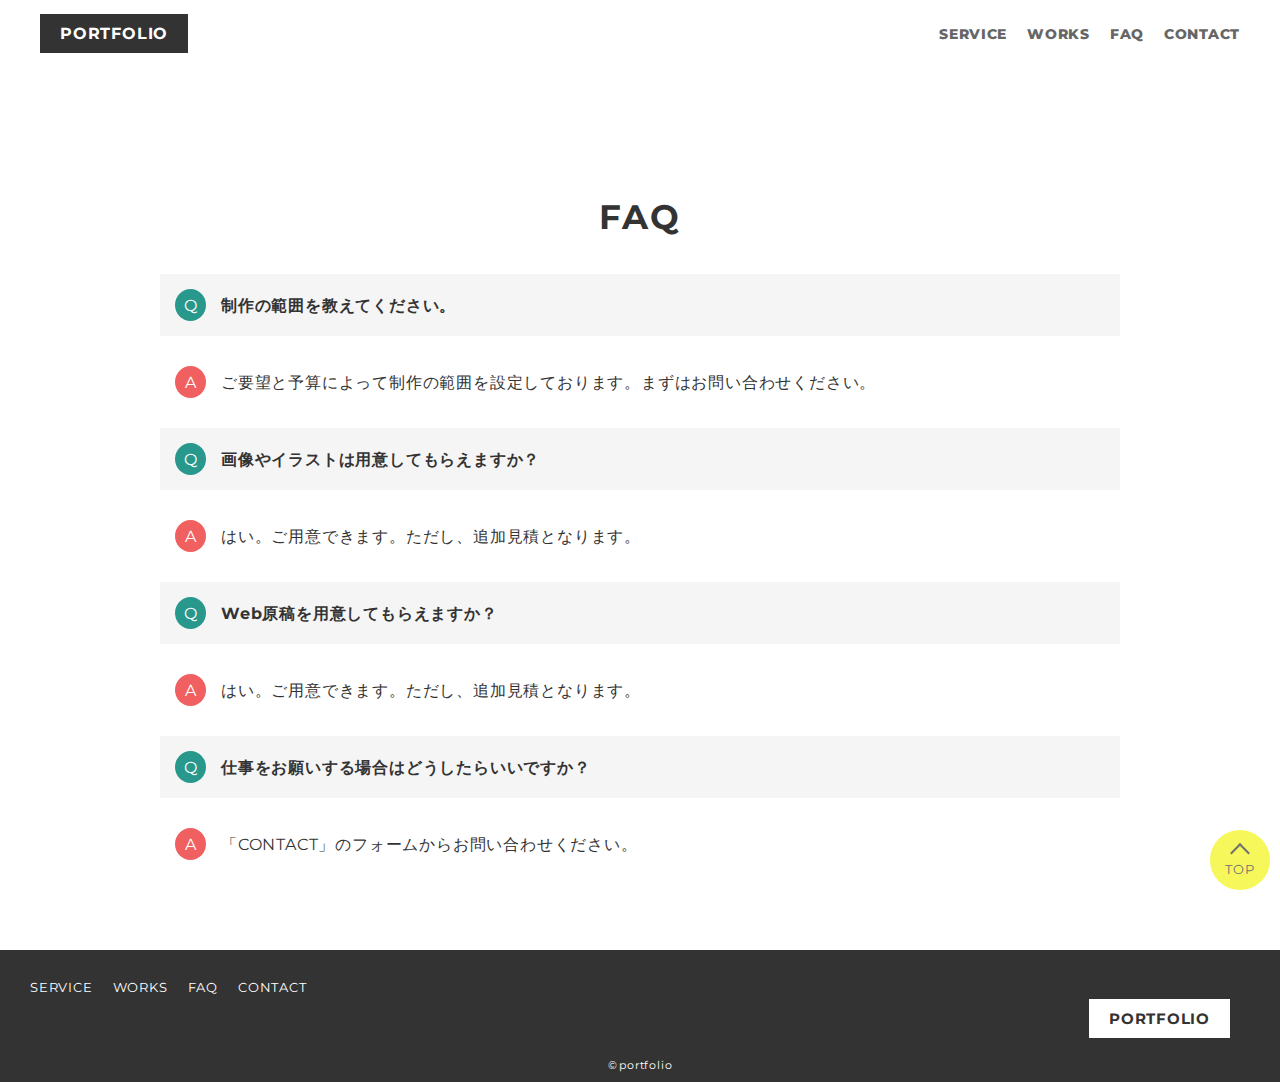
==== faq.html @ 5f7049e3 "FAQページ追加" ====
<!DOCTYPE html>
<html>
<head>
  <meta charset="utf-8">
  <meta name="viewport" content="width=device-width,initial-scale=1">
  <meta name="description" content="DEVMILKのポートフォリオです" />
  <title>サンプルポートフォリオ</title>
  <link rel="preconnect" href="https://fonts.gstatic.com">
  <link href="https://fonts.googleapis.com/css2?family=Montserrat:wght@400;700&display=swap" rel="stylesheet">
  <link href="https://fonts.googleapis.com/css?family=Material+Icons+Outlined" rel="stylesheet">
  <link href="css/ress.css" media="all" rel="stylesheet" type="text/css" />
  <link href="css/style.css" media="all" rel="stylesheet" type="text/css" />

  <link rel="shortcut icon" href="img/favicon.ico" type="image/x-icon" />
  <link rel="apple-touch-icon" href="img/favicon.ico" />
  <link rel="icon" href="img/favicon.ico" type="image/png" />
</head>

<body>
  <div class="wrapper">

    <!-- Header -->
    <header class="header ">
      <div class="container">
        <p class="header-logo">
          <a href="index.html">PORTFOLIO</a>
        </p>
          <nav>
          <ul class="nav-list">
            <li class="nav-item"><a href="index.html">SERVICE</a></li>
            <li class="nav-item"><a href="index.html">WORKS</a></li>
            <li class="nav-item"><a href="faq.html">FAQ</a></li>
            <li class="nav-item"><a href="index.html">CONTACT</a></li>
          </ul>
        </nav>
      </div>
    </header>


    <!-- Main -->
    <main class="content">
    <!-- FAQ -->
       <section class="section" id="faq">
        <div class="container">
          <h2 class="title">FAQ</h2>
          <dl class="faq-Box">

            <div class="faq-list">
              <dt>
                  <p>制作の範囲を教えてください。</p>
              </dt>
              <dd>
                  <p>ご要望と予算によって制作の範囲を設定しております。まずはお問い合わせください。</p>
              </dd>
          </div>

            <div class="faq-list">
                <dt>
                    <p>画像やイラストは用意してもらえますか？</p>
                </dt>
                <dd>
                    <p>はい。ご用意できます。ただし、追加見積となります。</p>
                </dd>
            </div>

            <div class="faq-list">
                <dt>
                    <p>Web原稿を用意してもらえますか？</p>
                </dt>
                <dd>
                  <p>はい。ご用意できます。ただし、追加見積となります。</p>
                </dd>
            </div>

            <div class="faq-list">
              <dt>
                  <p>仕事をお願いする場合はどうしたらいいですか？</p>
              </dt>
              <dd>
                <p>「CONTACT」のフォームからお問い合わせください。</p>
              </dd>
          </div>
        </dl>

          </div>
          </section>


    </main>
    <a href="#top" class="gotop">TOP</a>

    <!-- footer -->
    <footer>
      <div class="container">
          <div class="footer-list">
            <div>
            <ul>
              <li><a href="index.html#service">SERVICE</a></li>
              <li><a href="index.html#works">WORKS</a></li>
              <li><a href="faq.html">FAQ</a></li>
              <li><a href="index.html#contact">CONTACT</a></li>
            </ul>
            </div>
            <div class="footer-logo">
              <a href="index.html">PORTFOLIO</a>
          </div>
          </div>      
      </div>
      <p class="copyright">&copy;&thinsp;portfolio</p>
    </footer>

  </div>
</body>
</html>
---- css/ress.css ----
@charset "UTF-8";

/*!
 * ress.css • v3.0.1
 * MIT License
 * github.com/filipelinhares/ress
 */

/* # =================================================================
   # Global selectors
   # ================================================================= */

html {
  box-sizing: border-box;
  word-break: normal;
  -moz-tab-size: 4;
  tab-size: 4;

  -webkit-text-size-adjust: 100%; /* Prevent adjustments of font size after orientation changes in iOS */
}

*,
::before,
::after {
  box-sizing: inherit;
  background-repeat: no-repeat; /* Set `background-repeat: no-repeat` to all elements and pseudo elements */
}

::before,
::after {
  vertical-align: inherit;
  text-decoration: inherit; /* Inherit text-decoration and vertical align to ::before and ::after pseudo elements */
}

* {
  margin: 0;
  padding: 0; /* Reset `padding` and `margin` of all elements */
}

/* # =================================================================
   # General elements
   # ================================================================= */

hr {
  overflow: visible; /* Show the overflow in Edge and IE */
  height: 0; /* Add the correct box sizing in Firefox */
}

details,
main {
  display: block; /* Render the `main` element consistently in IE. */
}

summary {
  display: list-item; /* Add the correct display in all browsers */
}

small {
  font-size: 80%; /* Set font-size to 80% in `small` elements */
}

[hidden] {
  display: none; /* Add the correct display in IE */
}

abbr[title] {
  /* Add the correct text decoration in Chrome, Edge, IE, Opera, and Safari */
  text-decoration: underline;
  text-decoration: underline dotted;
  border-bottom: none; /* Remove the bottom border in Chrome 57 */
}

a {
  background-color: transparent; /* Remove the gray background on active links in IE 10 */
}

a:active,
a:hover {
  outline-width: 0; /* Remove the outline when hovering in all browsers */
}

code,
kbd,
pre,
samp {
  font-family: monospace, monospace; /* Specify the font family of code elements */
}

pre {
  font-size: 1em; /* Correct the odd `em` font sizing in all browsers */
}

b,
strong {
  font-weight: bolder; /* Add the correct font weight in Chrome, Edge, and Safari */
}

/* https://gist.github.com/unruthless/413930 */
sub,
sup {
  position: relative;
  font-size: 75%;
  line-height: 0;
  vertical-align: baseline;
}

sub {
  bottom: -.25em;
}

sup {
  top: -.5em;
}

/* # =================================================================
   # Forms
   # ================================================================= */

input {
  border-radius: 0;
}

/* Replace pointer cursor in disabled elements */
[disabled] {
  cursor: default;
}

[type="number"]::-webkit-container-spin-button,
[type="number"]::-webkit-outer-spin-button {
  height: auto; /* Correct the cursor style of increment and decrement buttons in Chrome */
}

[type="search"] {
  outline-offset: -2px; /* Correct the outline style in Safari */

  -webkit-appearance: textfield; /* Correct the odd appearance in Chrome and Safari */
}

[type="search"]::-webkit-search-decoration {
  -webkit-appearance: none; /* Remove the container padding in Chrome and Safari on macOS */
}

textarea {
  overflow: auto; /* Internet Explorer 11+ */
  resize: vertical; /* Specify textarea resizability */
}

button,
input,
optgroup,
select,
textarea {
  font: inherit; /* Specify font inheritance of form elements */
}

optgroup {
  font-weight: bold; /* Restore the font weight unset by the previous rule */
}

button {
  overflow: visible; /* Address `overflow` set to `hidden` in IE 8/9/10/11 */
}

button,
select {
  text-transform: none; /* Firefox 40+, Internet Explorer 11- */
}

/* Apply cursor pointer to button elements */
button,
[type="button"],
[type="reset"],
[type="submit"],
[role="button"] {
  cursor: pointer;
  color: inherit;
}

/* Remove container padding and border in Firefox 4+ */
button::-moz-focus-container,
[type="button"]::-moz-focus-container,
[type="reset"]::-moz-focus-container,
[type="submit"]::-moz-focus-container {
  padding: 0;
  border-style: none;
}

/* Replace focus style removed in the border reset above */
button:-moz-focusring,
[type="button"]::-moz-focus-container,
[type="reset"]::-moz-focus-container,
[type="submit"]::-moz-focus-container {
  outline: 1px dotted ButtonText;
}

button,
html [type="button"],
/* Prevent a WebKit bug where (2) destroys native `audio` and `video`controls in Android 4 */
[type="reset"],
[type="submit"] {
  -webkit-appearance: button; /* Correct the inability to style clickable types in iOS */
}

/* Remove the default button styling in all browsers */
button,
input,
select,
textarea {
  border-style: none;
  background-color: transparent;
}

/* Style select like a standard input */
select {
  -webkit-appearance: none; /* Chrome 41+ */
  -moz-appearance: none; /* Firefox 36+ */
}

select::-ms-expand {
  display: none; /* Internet Explorer 11+ */
}

select::-ms-value {
  color: currentColor; /* Internet Explorer 11+ */
}

legend {
  display: table; /* Correct the text wrapping in Edge and IE */
  max-width: 100%; /* Correct the text wrapping in Edge and IE */
  max-width: 100%; /* Correct the text wrapping in Edge 18- and IE */
  white-space: normal; /* Correct the text wrapping in Edge and IE */
  color: inherit; /* Correct the color inheritance from `fieldset` elements in IE */
  border: 0; /* Correct `color` not being inherited in IE 8/9/10/11 */
}

::-webkit-file-upload-button {
  font: inherit; /* Change font properties to `inherit` in Chrome and Safari */
  color: inherit;
  /* Correct the inability to style clickable types in iOS and Safari */

  -webkit-appearance: button;
}

/* # =================================================================
   # Specify media element style
   # ================================================================= */

img {
  border-style: none; /* Remove border when inside `a` element in IE 8/9/10 */
}

/* Add the correct vertical alignment in Chrome, Firefox, and Opera */
progress {
  vertical-align: baseline;
}

/* # =================================================================
   # Accessibility
   # ================================================================= */

/* Hide content from screens but not screenreaders */
@media screen {
  [hidden~="screen"] {
    display: inherit;
  }
  [hidden~="screen"]:not(:active):not(:focus):not(:target) {
    position: absolute !important;
    clip: rect(0 0 0 0) !important;
  }
}

/* Specify the progress cursor of updating elements */
[aria-busy="true"] {
  cursor: progress;
}

/* Specify the pointer cursor of trigger elements */
[aria-controls] {
  cursor: pointer;
}

/* Specify the unstyled cursor of disabled, not-editable, or otherwise inoperable elements */
[aria-disabled] {
  cursor: default;
}
---- css/style.css ----
@charset "UTF-8";

body {
  font-family: "Montserrat","Helvetica Neue",Arial,"Hiragino Kaku Gothic ProN","Hiragino Sans",Meiryo,sans-serif;
  font-size: 16px;
  letter-spacing: .05em;
  color: #333;
}

a {
  transition: opacity .3s;
  text-decoration: none;
  color: #28988C;
}

img {
  max-width: 100%;
  height: auto;
  vertical-align: bottom;
  border-style: none;
}

/*--------------------------------
 Common
---------------------------------*/
.wrapper {
  padding-top: 70px;
}

.container {
  max-width: 1340px;
  margin: 0 auto;
  padding: 0 40px;
}

.section {
  padding: 90px 0  60px;
}

.title {
  font-size: 34px;
  font-weight: bold;
  line-height: 1;
  margin-bottom: 40px;
  padding-top: 40px;
  text-align: center;
  letter-spacing: .05em;
  color: #333;
}

/*--------------------------------
Header
---------------------------------*/
.header {
  position: fixed;
  top: 0;
  z-index: 1;
  width: 100%;
  background-color: #fff;
}

.header .container {
  display: flex;
  align-items: center;
  justify-content: space-between;
  padding: 20px 40px;
}

.header-logo {
  font-size: 1em;
  font-weight: bold;
  line-height: 1.2;
  margin-right: 20px;
  letter-spacing: .05em;
}

.header-logo a {
  background-color: #333;
  color: #fff;
  padding: 10px 20px;
}

.header-logo a:hover {
  opacity: 0.9;
}

/*--------------------------------
Navigation
---------------------------------*/
.nav-list {
  display: flex;
  justify-content: space-between;
  list-style: none;
}

.nav-item:not(:last-child) {
  margin-right: 20px;
}

.nav-item a {
  position: relative;
  font-size: 0.9em;
  font-weight: 800;
  display: inline-block;
  padding: 5px 0;
  transition: .3s;
  letter-spacing: .05em;
  color: #666;
}

.nav-item a:hover {
  color: #28988C;
  font-weight: 900;
}

/*--------------------------------
 Profile
---------------------------------*/
.profile-container {
  display: flex;
  align-items: center;
  justify-content: center;
  height: 100vh;
  text-align: center;
  background-color: #28988C;
}

.profile {
  display: flex;
  flex-wrap: wrap;
  max-width: 800px;
  margin: 0 auto;
}

.profile-body {
  text-align: center;
}

.profile-img {
  width: 40%;
  margin-right: 16px;
  margin-top: -16px;
  border-radius: 50%;
}

.profile-inner {
  display: inline-block;
  text-align: left;
  margin-top: 1rem;
  padding-top: 1rem;
  font-size: 1em;
  font-weight: 600;
  line-height: 1.8;
  color: #FFF;
}

/* スクロール */
.scroll{
  width: 100%;
  bottom: 0;
  color: #fff;
  }

.scroll a {
    position: relative;
    display: inline-block;
    font-size: 20px;
    font-weight: bold;
    color: #fff;
    text-decoration: none;
    padding: 10px 0 50px;
    
  }

/* スクロール矢印 */
.scroll a:before{
      content: "";
      position: absolute;
      width: 10px;
      height: 10px;
      left: 0;
      right: 0;
      bottom: 25px;
      margin: 0 auto;
      border-bottom: 2px solid #d4d3d3;
      border-right: 2px solid #d4d3d3;
      transform: rotate(45deg);
      animation: move 2s infinite;
    }

/* 矢印アニメーション */
@keyframes move {
  0% {
    transform: rotate(45deg) translate(0, 0);
  }
  20% {
    transform: rotate(45deg) translate(10px, 10px);
  }
  40% {
    transform: rotate(45deg) translate(0, 0);
  }
}

/*--------------------------------
 Service
---------------------------------*/
.service-list {
  display: flex;
  flex-wrap: wrap;
  justify-content: space-between;
  margin-bottom: -50px;
  margin-top: 20px;
  padding: 0 20px;
}

.service-item {
  text-align: center;
  margin-bottom: 60px;
  width: calc(30%);
}

.service-item img {
  width: 180px;
  height: 180px;
  margin-bottom: 30px;
}

.service-name {
  margin-top: 15px;
  margin-bottom: 15px;
}

.service-details {
  font-size: 0.8rem;
  text-align: left;
  padding: 8px 12px;
  margin-bottom: 20px;
}

.service-wrapper {
  padding-top: 40px;
  text-align: center;
}

.service-wrapper img {
  width: 90%;
}

/*--------------------------------
 Works
---------------------------------*/
#works {
  background-color: rgba(237, 241, 241, 0.5);
  color: #333;
}

.works-list {
  display: flex;
  justify-content: space-between;
  margin-bottom: -50px;
}

.works-item {
  text-align: center;
  margin-bottom: 60px;
  width: calc(30%);
}

.works-item:hover {
  opacity: 0.9;
}

.works-name {
  margin-top: 15px;
  margin-bottom: 15px;
}

.works-name a {
  font-size: 1em;
}

/*--------------------------------
 Contact
---------------------------------*/
#contact {
  color: #333;
}

#contact .container {
  margin: 0 auto;
  padding: 0px 20px 10px;
}

#contact .wrapper {
  max-width: 960px;
  margin: 0 auto;
  font-size: 1rem;
  padding: 60px 20px;
  background-color: #fff;
}

#contact dl {
  display: flex;
  flex-wrap: wrap;
  margin-bottom: 20px;
}
#contact dt {
  width: 18%;
}
#contact dd {
  width: 82%;
  margin-bottom: 10px;
}
#contact dd input,
#contact dd textarea {
  width: 90%;
  border: solid 1px #777;
  padding: 10px;
  border-radius: 5px;
}
#contact dd textarea {
  height: 10rem;
}
#contact .submit, .reset {
  text-align: center;
}

.contact-list {
  display: flex;
  justify-content:center;
}

#contact .submit input {
  width: 200px;
  background-color: #28988C;
  color: #fff;
  padding: 10px 0;
  margin-right: 20px;
  border: solid 2px #28988C;
  border-radius: 2px;
  opacity: 1;
}
#contact .submit input:hover {
  opacity: 0.8;
}

#contact .reset input {
  width: 100px;
  background-color: #f16060;
  color: #fff;
  padding: 10px 0;
  border: solid 2px #f16060;
  border-radius: 2px;
  opacity: 1;
}
#contact .reset input:hover {
  opacity: 0.8;
}

/*--------------------------------
 FAQ
---------------------------------*/
.faq-Box {
  width: 80%;
  margin: 0 auto;
}

.faq-Box .faq-list dt,
.faq-Box .faq-list dd {
  display: flex;
  align-items: baseline;
  margin: 15px 0;
  padding: 15px;
}

.faq-Box .faq-list dt {
  background: #F5F5F5;
}

.faq-Box .faq-list dt p {
  margin: 0;
  padding-left: 15px;
  font-weight: bold;
  width: 100%;
}

.faq-Box .faq-list dd p {
  margin: 0;
  padding-left: 15px;
  width: 100%;
}

.faq-Box .faq-list dt::before {
  content: "Q";
  display: flex;
  justify-content: center;
  align-items: center;
  color: #fff;
  background: #28988C;
  width: 2em;
  height: 2em;
  border-radius: 50%;
}

.faq-Box .faq-list dd::before {
  content: "A";
  display: flex;
  justify-content: center;
  align-items: center;
  color: #fff;
  background: #f16060;
  width: 2em;
  height: 2em;
  border-radius: 50%;
}

@media screen and (max-width: 960px) {
  .faq-Box {
    width: 95%;
  }
}


/*--------------------------------
 footer
---------------------------------*/
footer {
  background-color: #333;
}

footer .container {
  max-width: 1340px;
  padding: 30px;
  margin: 0 auto;
}

.footer-list {
  display: flex;
  justify-content: space-between; 
  font-size: 0.8rem;
  color: #fff; 
}

.footer-list ul, li {
  float: left;
  list-style: none;
}

.footer-list li {
  margin-right: 20px;
}

.footer-list a {
  color: #FFF;
}

.footer-list a:hover {
  opacity: 0.7;
}

.footer-list p {
  padding-top: 120px;
  text-align: start;
}

.footer-logo {
  font-size: 1.2em;
  font-weight: bold;
  line-height: 1.2;
  margin-right: 20px;
  margin-top: 30px;
  letter-spacing: .05em;
}

.footer-logo a {
  background-color: #fff;
  color: #333;
  padding: 10px 20px;
}

.footer-logo a:hover {
  opacity: 0.9;
}

.copyright {
  color: #fff;
  font-size: 0.7em;
  text-align: center;
  padding-bottom: 10px;
}

/*-------------------------------------------
Go top
-------------------------------------------*/
.gotop{
  display: block;
  width: 60px;
  height: 60px;
  box-sizing: border-box;
  background: #F2F415;
  border: 2px solid #F2F415;
  border-radius: 50%;
  padding-top: 30px;
  text-align: center;
  font-size: 0.8rem;
  text-decoration: none;
  color: #333;
  opacity: 0.7;
  position: fixed;
  bottom: 10px;
  right: 10px;
  z-index: 10000;
}
.gotop::before{
  content: "";
  display: block;
  border-top: 2px solid #333;
  border-right: 2px solid #333;
  width: 25%;
  height: 25%;
  top: 25%;
  left: 0;
  right: 0;
  margin: auto;
  position: absolute;
  transform: rotate(-45deg);
}
.gotop:hover{
  opacity: 1.0;
}

/*--------------------------------
 sp
---------------------------------*/
@media screen and (max-width: 767px) {
  body {
    font-size: 14px;
  }

  .title {
    font-size: 26px;
    margin-bottom: 20px;
  }

  .wrapper {
    padding-top: 57px;
  }

  .section {
    padding: 60px 0;
  }

  .container {
    padding: 0 20px;
  }

  .header .container {
    padding: 15px;
  }

  .header-logo {
    font-size: 15px;
    margin-right: 15px;
  }

  .nav-list {
    flex-direction: column;
  }

  .nav-item:not(:last-child) {
    margin-right: 10px;
  }

  .nav-item a {
    font-size: 0.8em;
  }

  .profile-container {
    height: 75vh;
  }

  .profile {
    display: block;
  }

  .profile-img {
    width: 180px;
    height: 180px;
    margin: 0 auto;
    margin-bottom: 25px;
  }

  .profile-inner {
    font-size: 1rem;
    margin: 0 20px;
  }

  .profile-body p {
    font-size: 0.98rem;
    line-height: 1.7;
  }

  .profile-body p:not(:last-child) {
    margin-bottom: 20px;
  }

  .service-list {
    flex-direction: column;
  }

  .service-item {
    width:100%; 
   }

  .service-wrapper {
    padding-top: 30px;
  }

  .works-list {
    flex-direction: column;
  }

  .works-item {
    text-align: center;
    width: 100%;
    border-bottom: none;
    padding-bottom: 10px;
  }

  .works-name a {
    font-size: 1em;
  }

  #contact dl {
      flex-direction: column;
  }
  
  #contact dt {
      width: 100%;
   }

  #contact dd {
      width: 100%;
  }

  .contact-list {
      display: flex;
      justify-content:center;
  }

  #contact .submit input {
      width: 100px;
      padding: 5px 0;
  }

  #contact .reset input {
      width: 100px;
      padding: 5px 0;
  }
  
  .footer-list {
    display: block;
    text-align: center;
  }

  .footer-list ul, li {
    list-style: none;
  }
  
  .footer-list a {
    color: #FFF;
  }
  
  .footer-list a:hover {
    opacity: 0.7;
  }

  .footer-list p {
    padding-top: 0;
    margin: 10px;
  }

  .footer-logo {
    display: none;
  }

}
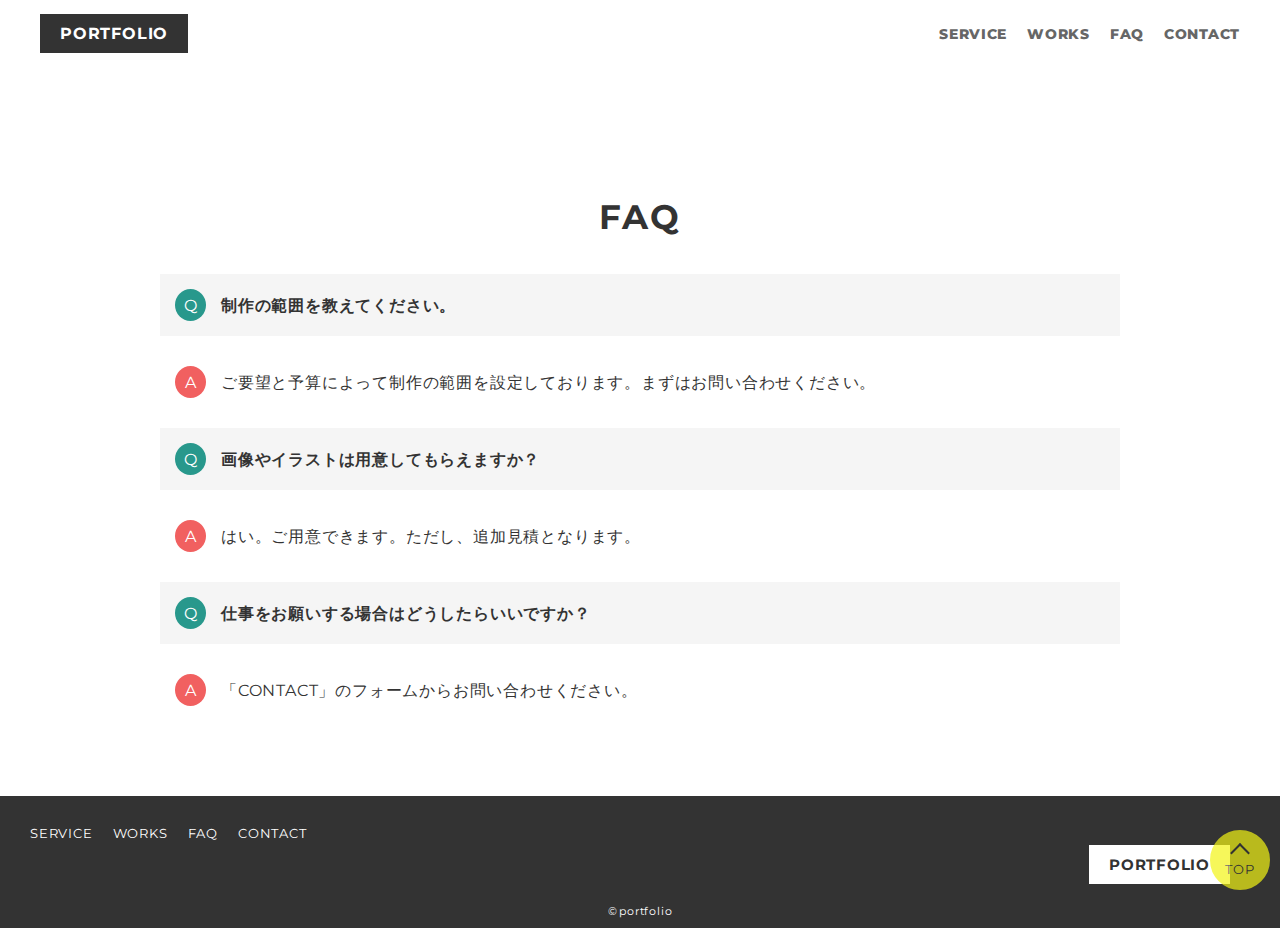
==== commit 2b4d509f: "FAQ高さ調整" ====
--- a/faq.html
+++ b/faq.html
@@ -64,15 +64,6 @@
             </div>
 
             <div class="faq-list">
-                <dt>
-                    <p>Web原稿を用意してもらえますか？</p>
-                </dt>
-                <dd>
-                  <p>はい。ご用意できます。ただし、追加見積となります。</p>
-                </dd>
-            </div>
-
-            <div class="faq-list">
               <dt>
                   <p>仕事をお願いする場合はどうしたらいいですか？</p>
               </dt>
